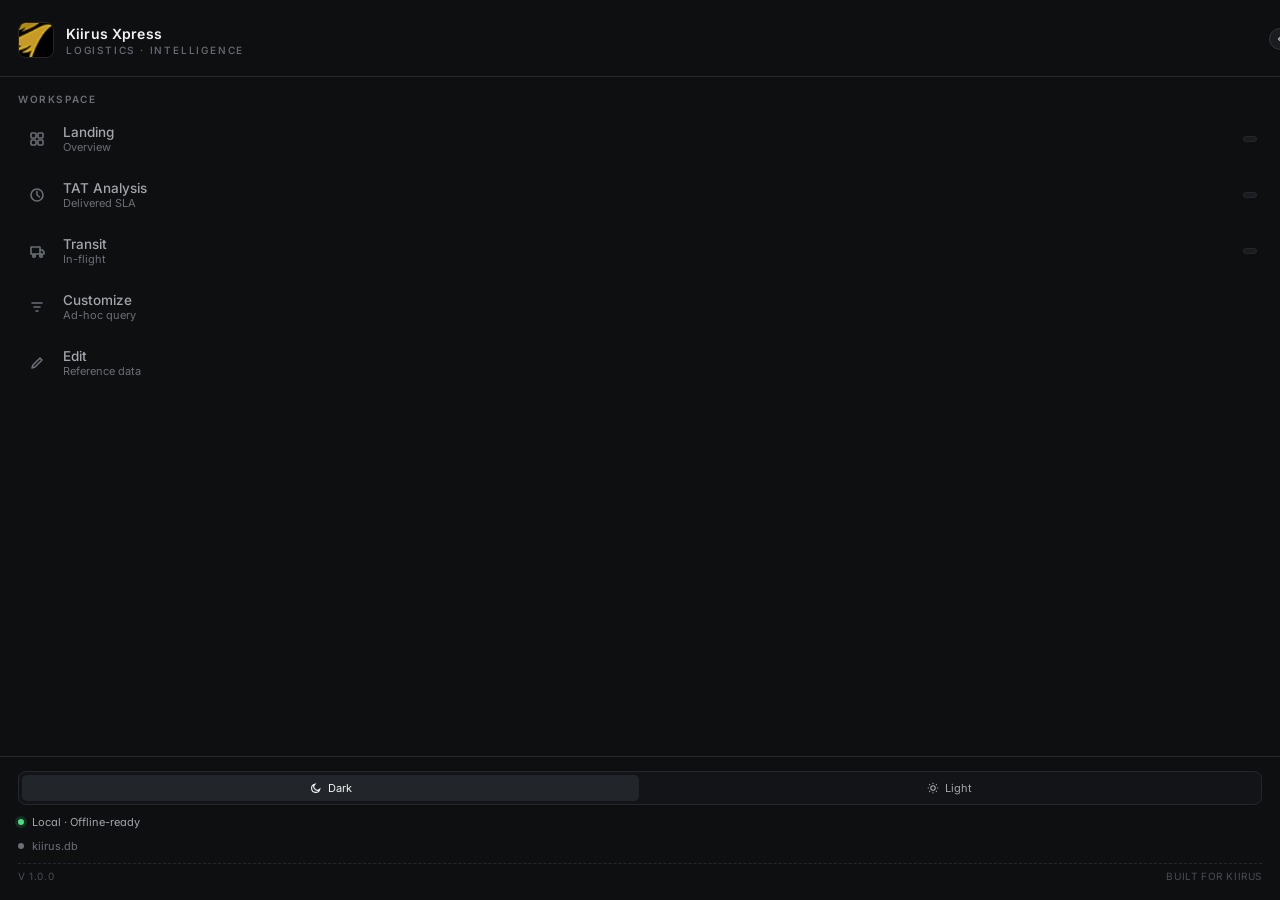
==== app/components/_html/sidebar/index.html @ d8da066e "feat: complete UI redesign + stlite PWA ready Co-Authored-By: Claude Opus 4.7 (1M context) <noreply@" ====
<!doctype html>
<html data-theme="dark" data-density="balanced" data-sidebar="standard">
<head>
  <meta charset="utf-8"/>
  <meta name="viewport" content="width=device-width,initial-scale=1"/>
  <link rel="preconnect" href="https://fonts.googleapis.com"/>
  <link rel="preconnect" href="https://fonts.gstatic.com" crossorigin/>
  <link href="https://fonts.googleapis.com/css2?family=Inter:wght@400;500;600;700&family=JetBrains+Mono:wght@400;500;600&display=swap" rel="stylesheet"/>
  <link rel="stylesheet" href="styles.css"/>
  <style>
    html, body { margin: 0; padding: 0; height: 100%; background: var(--sidebar-bg); }
    body { overflow: hidden; }

    .sidebar {
      width: 100%;
      height: 100vh;
      border-right: 0;
    }

    [data-sidebar="collapsed"] .sidebar-brand-text,
    [data-sidebar="collapsed"] .nav-text,
    [data-sidebar="collapsed"] .nav-badge,
    [data-sidebar="collapsed"] .sidebar-section-label,
    [data-sidebar="collapsed"] .theme-toggle,
    [data-sidebar="collapsed"] .sidebar-status,
    [data-sidebar="collapsed"] .sidebar-footer-meta { display: none !important; }
    [data-sidebar="collapsed"] .sidebar-brand { justify-content: center; padding: 22px 8px 18px; }
    [data-sidebar="collapsed"] .nav-row { grid-template-columns: 28px; justify-content: center; padding: 0; }

    .sidebar-brand-logo img {
      object-position: left center;
      object-fit: cover;
      transform: scale(2.6) translateX(-3px);
    }

    .sidebar-collapse-btn .ic-collapsed { display: none; }
    [data-sidebar="collapsed"] .sidebar-collapse-btn .ic-expanded { display: none; }
    [data-sidebar="collapsed"] .sidebar-collapse-btn .ic-collapsed { display: inline; }

    .spacer { flex: 1; }
  </style>
</head>
<body>
  <aside class="sidebar">
    <button class="sidebar-collapse-btn" data-action="toggle_collapse" aria-label="Toggle sidebar">
      <svg class="ic-expanded" width="12" height="12" viewBox="0 0 16 16" fill="none" stroke="currentColor" stroke-width="2" stroke-linecap="round" stroke-linejoin="round"><path d="M10 4l-4 4 4 4"/></svg>
      <svg class="ic-collapsed" width="12" height="12" viewBox="0 0 16 16" fill="none" stroke="currentColor" stroke-width="2" stroke-linecap="round" stroke-linejoin="round"><path d="M6 4l4 4-4 4"/></svg>
    </button>

    <div class="sidebar-brand">
      <div class="sidebar-brand-logo">
        <img src="logo.png" alt="Kiirus"/>
      </div>
      <div class="sidebar-brand-text">
        <div class="sidebar-brand-name">Kiirus Xpress</div>
        <div class="sidebar-brand-tag">Logistics &middot; Intelligence</div>
      </div>
    </div>

    <div class="sidebar-section-label">Workspace</div>

    <nav class="sidebar-nav" role="navigation">
      <button class="nav-row" data-section="Landing" aria-current="false" title="Landing &mdash; Overview">
        <span class="nav-icon">
          <svg width="16" height="16" viewBox="0 0 16 16" fill="none" stroke="currentColor" stroke-width="1.6" stroke-linecap="round" stroke-linejoin="round"><rect x="2" y="2" width="5" height="5" rx="1"/><rect x="9" y="2" width="5" height="5" rx="1"/><rect x="2" y="9" width="5" height="5" rx="1"/><rect x="9" y="9" width="5" height="5" rx="1"/></svg>
        </span>
        <span class="nav-text">
          <span class="nav-label">Landing</span>
          <span class="nav-sublabel">Overview</span>
        </span>
        <span class="nav-badge" data-badge="landing"></span>
      </button>

      <button class="nav-row" data-section="TAT Analysis" aria-current="false" title="TAT Analysis &mdash; Delivered SLA">
        <span class="nav-icon">
          <svg width="16" height="16" viewBox="0 0 16 16" fill="none" stroke="currentColor" stroke-width="1.6" stroke-linecap="round" stroke-linejoin="round"><circle cx="8" cy="8" r="6"/><path d="M8 4.5V8l2.5 2"/></svg>
        </span>
        <span class="nav-text">
          <span class="nav-label">TAT Analysis</span>
          <span class="nav-sublabel">Delivered SLA</span>
        </span>
        <span class="nav-badge" data-badge="tat"></span>
      </button>

      <button class="nav-row" data-section="Transit" aria-current="false" title="Transit &mdash; In-flight">
        <span class="nav-icon">
          <svg width="16" height="16" viewBox="0 0 16 16" fill="none" stroke="currentColor" stroke-width="1.6" stroke-linecap="round" stroke-linejoin="round"><path d="M2 11h9V4H2zM11 7h2.5l1.5 2v2h-4"/><circle cx="5" cy="13" r="1.3"/><circle cx="12" cy="13" r="1.3"/></svg>
        </span>
        <span class="nav-text">
          <span class="nav-label">Transit</span>
          <span class="nav-sublabel">In-flight</span>
        </span>
        <span class="nav-badge" data-badge="transit"></span>
      </button>

      <button class="nav-row" data-section="Customize" aria-current="false" title="Customize &mdash; Ad-hoc query">
        <span class="nav-icon">
          <svg width="16" height="16" viewBox="0 0 16 16" fill="none" stroke="currentColor" stroke-width="1.6" stroke-linecap="round" stroke-linejoin="round"><path d="M3 4h10M5 8h6M7 12h2"/></svg>
        </span>
        <span class="nav-text">
          <span class="nav-label">Customize</span>
          <span class="nav-sublabel">Ad-hoc query</span>
        </span>
      </button>

      <button class="nav-row" data-section="Edit" aria-current="false" title="Edit &mdash; Reference data">
        <span class="nav-icon">
          <svg width="16" height="16" viewBox="0 0 16 16" fill="none" stroke="currentColor" stroke-width="1.6" stroke-linecap="round" stroke-linejoin="round"><path d="M3 13l3-1L13 5l-2-2-7 7-1 3z"/></svg>
        </span>
        <span class="nav-text">
          <span class="nav-label">Edit</span>
          <span class="nav-sublabel">Reference data</span>
        </span>
      </button>
    </nav>

    <div class="sidebar-footer">
      <div class="theme-toggle" role="tablist" aria-label="Theme">
        <button class="theme-toggle-btn" data-action="theme" data-theme-value="dark" aria-pressed="true">
          <svg width="12" height="12" viewBox="0 0 16 16" fill="none" stroke="currentColor" stroke-width="1.5"><path d="M13 9.5A5.5 5.5 0 1 1 6.5 3a4.5 4.5 0 0 0 6.5 6.5z"/></svg>
          Dark
        </button>
        <button class="theme-toggle-btn" data-action="theme" data-theme-value="light" aria-pressed="false">
          <svg width="12" height="12" viewBox="0 0 16 16" fill="none" stroke="currentColor" stroke-width="1.5"><circle cx="8" cy="8" r="3"/><path d="M8 1v1.5M8 13.5V15M1 8h1.5M13.5 8H15M3 3l1 1M12 12l1 1M3 13l1-1M12 4l1-1"/></svg>
          Light
        </button>
      </div>

      <div class="sidebar-status"><span class="status-dot"></span>Local &middot; Offline-ready</div>
      <div class="sidebar-status" style="color: var(--text-dim);">
        <span style="width:6px;height:6px;border-radius:50%;background:var(--text-dim);display:inline-block;"></span>
        <span data-slot="db-meta">kiirus.db</span>
      </div>
      <div class="sidebar-footer-meta">
        <span data-slot="version">v 1.0.0</span>
        <span>BUILT FOR KIIRUS</span>
      </div>
    </div>
  </aside>

  <script src="sidebar.js"></script>
</body>
</html>
---- app/components/_html/sidebar/styles.css ----
/* =============================================================
   Kiirus Xpress — Design System
   ----------------------------------------------------------------
   This file is the single source of truth for the dashboard look.
   Map these tokens into your Streamlit theme.py CSS injection.
   ============================================================= */

/* ---------- TOKENS: DARK (default) ---------- */
:root,
[data-theme="dark"] {
  /* Surfaces — warm neutrals, very low chroma */
  --bg:            #0b0c0d;
  --bg-elev-1:     #131417;
  --bg-elev-2:     #1a1c20;
  --bg-elev-3:     #22252a;
  --sidebar-bg:    #0e0f11;

  /* Borders */
  --border:        #25272c;
  --border-strong: #34373d;
  --border-hover:  #4a4e56;

  /* Text */
  --text:          #f1f1f3;
  --text-muted:    #a3a5ab;
  --text-dim:      #6b6e75;
  --text-faint:    #4a4d54;

  /* Accent — Kiirus yellow */
  --accent:        #f5c518;
  --accent-hover:  #ffd633;
  --accent-soft:   rgba(245, 197, 24, 0.14);
  --accent-tint:   rgba(245, 197, 24, 0.08);
  --accent-glow:   0 0 0 1px rgba(245, 197, 24, 0.35), 0 8px 28px -8px rgba(245, 197, 24, 0.25);
  --accent-ink:    #0b0c0d; /* text on yellow */

  /* Status colors */
  --ok:            #4ade80;
  --ok-soft:       rgba(74, 222, 128, 0.14);
  --warn:          #fbbf24;
  --warn-soft:     rgba(251, 191, 36, 0.14);
  --bad:           #f87171;
  --bad-soft:      rgba(248, 113, 113, 0.14);
  --info:          #60a5fa;
  --info-soft:     rgba(96, 165, 250, 0.14);
  --neutral:       #a3a5ab;
  --neutral-soft:  rgba(163, 165, 171, 0.14);

  /* Shadows */
  --shadow-sm: 0 1px 2px rgba(0,0,0,0.4);
  --shadow-md: 0 6px 20px -8px rgba(0,0,0,0.55);
  --shadow-lg: 0 18px 40px -16px rgba(0,0,0,0.6);
}

/* ---------- TOKENS: LIGHT ---------- */
[data-theme="light"] {
  --bg:            #fafaf6;
  --bg-elev-1:     #ffffff;
  --bg-elev-2:     #f4f4ee;
  --bg-elev-3:     #ebebe4;
  --sidebar-bg:    #f4f4ee;

  --border:        #e4e4dc;
  --border-strong: #d0d0c6;
  --border-hover:  #a8a89e;

  --text:          #19191c;
  --text-muted:    #54545a;
  --text-dim:      #84848c;
  --text-faint:    #b0b0b6;

  --accent:        #c89b00;
  --accent-hover:  #a87f00;
  --accent-soft:   rgba(200, 155, 0, 0.12);
  --accent-tint:   rgba(200, 155, 0, 0.06);
  --accent-glow:   0 0 0 1px rgba(200, 155, 0, 0.4), 0 8px 28px -8px rgba(200, 155, 0, 0.3);
  --accent-ink:    #ffffff;

  --ok:            #16a34a;
  --ok-soft:       rgba(22, 163, 74, 0.10);
  --warn:          #d97706;
  --warn-soft:     rgba(217, 119, 6, 0.10);
  --bad:           #dc2626;
  --bad-soft:      rgba(220, 38, 38, 0.10);
  --info:          #2563eb;
  --info-soft:     rgba(37, 99, 235, 0.10);
  --neutral:       #54545a;
  --neutral-soft:  rgba(84, 84, 90, 0.08);

  --shadow-sm: 0 1px 2px rgba(0,0,0,0.05);
  --shadow-md: 0 6px 20px -8px rgba(0,0,0,0.10);
  --shadow-lg: 0 18px 40px -16px rgba(0,0,0,0.12);
}

/* ---------- DENSITY ---------- */
:root,
[data-density="balanced"] {
  --space-xs: 6px;
  --space-sm: 10px;
  --space-md: 14px;
  --space-lg: 20px;
  --space-xl: 28px;
  --space-2xl: 40px;
  --row-h: 36px;
  --card-pad: 18px;
  --card-radius: 12px;
  --card-gap: 14px;
  --kpi-value-size: 32px;
  --kpi-label-size: 11px;
  --table-row-h: 36px;
  --nav-row-h: 52px;
  --nav-gap: 4px;
}
[data-density="compact"] {
  --space-xs: 4px;
  --space-sm: 8px;
  --space-md: 12px;
  --space-lg: 16px;
  --space-xl: 22px;
  --space-2xl: 32px;
  --row-h: 30px;
  --card-pad: 14px;
  --card-radius: 10px;
  --card-gap: 10px;
  --kpi-value-size: 26px;
  --kpi-label-size: 10px;
  --table-row-h: 30px;
  --nav-row-h: 44px;
  --nav-gap: 2px;
}
[data-density="spacious"] {
  --space-xs: 8px;
  --space-sm: 12px;
  --space-md: 18px;
  --space-lg: 26px;
  --space-xl: 36px;
  --space-2xl: 52px;
  --row-h: 42px;
  --card-pad: 24px;
  --card-radius: 14px;
  --card-gap: 18px;
  --kpi-value-size: 38px;
  --kpi-label-size: 12px;
  --table-row-h: 42px;
  --nav-row-h: 60px;
  --nav-gap: 6px;
}

/* ---------- SIDEBAR WIDTH ---------- */
:root { --sidebar-w: 264px; }
[data-sidebar="narrow"]    { --sidebar-w: 220px; }
[data-sidebar="standard"]  { --sidebar-w: 264px; }
[data-sidebar="wide"]      { --sidebar-w: 304px; }
[data-sidebar="collapsed"] { --sidebar-w: 64px; }

/* ---------- TYPE ---------- */
:root {
  --font-ui:   'Inter', ui-sans-serif, system-ui, -apple-system, 'Segoe UI', sans-serif;
  --font-mono: 'JetBrains Mono', ui-monospace, 'SF Mono', Menlo, monospace;
}

/* ---------- BASE ---------- */
* { box-sizing: border-box; }
html, body {
  margin: 0;
  padding: 0;
  height: 100%;
  font-family: var(--font-ui);
  color: var(--text);
  background: var(--bg);
  font-feature-settings: 'ss01', 'cv11';
  -webkit-font-smoothing: antialiased;
  text-rendering: optimizeLegibility;
}
.mono { font-family: var(--font-mono); font-feature-settings: 'zero', 'ss01'; }

/* ---------- LAYOUT SHELL ---------- */
.app {
  display: grid;
  grid-template-columns: var(--sidebar-w) 1fr;
  min-height: 100vh;
  transition: grid-template-columns 220ms ease;
}

/* =============================================================
   SIDEBAR
   ============================================================= */
.sidebar {
  background: var(--sidebar-bg);
  border-right: 1px solid var(--border);
  display: flex;
  flex-direction: column;
  position: sticky;
  top: 0;
  height: 100vh;
  overflow: visible;
}

.sidebar-collapse-btn {
  position: absolute;
  top: 28px;
  right: -11px;
  z-index: 10;
  width: 22px;
  height: 22px;
  border-radius: 50%;
  background: var(--bg-elev-2);
  border: 1px solid var(--border-strong);
  color: var(--text-muted);
  display: grid;
  place-items: center;
  cursor: pointer;
  padding: 0;
  box-shadow: var(--shadow-sm);
  transition: background 120ms ease, color 120ms ease, border-color 120ms ease, transform 120ms ease;
}
.sidebar-collapse-btn:hover {
  background: var(--accent);
  color: var(--accent-ink);
  border-color: var(--accent);
  transform: scale(1.08);
}

.sidebar-brand {
  padding: 22px 18px 18px;
  display: flex;
  align-items: center;
  gap: 12px;
  border-bottom: 1px solid var(--border);
  min-height: 76px;
}
.sidebar-brand-logo {
  width: 36px; height: 36px;
  border-radius: 8px;
  background: var(--bg);
  border: 1px solid var(--border);
  display: grid; place-items: center;
  overflow: hidden;
  flex-shrink: 0;
}
.sidebar-brand-logo img { width: 100%; height: 100%; object-fit: cover; }
.sidebar-brand-text { display: flex; flex-direction: column; gap: 2px; min-width: 0; }
.sidebar-brand-name {
  font-size: 14px; font-weight: 600; letter-spacing: 0.01em;
  color: var(--text);
  white-space: nowrap;
}
.sidebar-brand-tag {
  font-size: 10px;
  letter-spacing: 0.18em;
  color: var(--text-dim);
  text-transform: uppercase;
  font-weight: 500;
}

.sidebar-section-label {
  font-size: 10px;
  letter-spacing: 0.16em;
  color: var(--text-dim);
  text-transform: uppercase;
  padding: 16px 18px 8px;
  font-weight: 600;
}

.sidebar-nav {
  display: flex;
  flex-direction: column;
  gap: var(--nav-gap);
  padding: 0 10px;
  flex: 1;
}

.nav-row {
  display: grid;
  grid-template-columns: 28px 1fr auto;
  align-items: center;
  gap: 12px;
  padding: 0 12px;
  min-height: var(--nav-row-h);
  height: var(--nav-row-h);
  border-radius: 8px;
  cursor: pointer;
  color: var(--text-muted);
  border: 1px solid transparent;
  background: transparent;
  text-align: left;
  font-family: inherit;
  font-size: 13.5px;
  width: 100%;
  transition: background 120ms ease, color 120ms ease, border-color 120ms ease;
  position: relative;
}
.nav-row:hover {
  background: var(--bg-elev-1);
  color: var(--text);
}
.nav-row[aria-current="true"] {
  background: var(--accent-soft);
  color: var(--text);
  border-color: var(--accent-soft);
}
.nav-row[aria-current="true"]::before {
  content: '';
  position: absolute;
  left: -10px;
  top: 8px;
  bottom: 8px;
  width: 3px;
  background: var(--accent);
  border-radius: 2px;
}

.nav-icon {
  width: 28px; height: 28px;
  display: grid; place-items: center;
  border-radius: 6px;
  color: var(--text-dim);
  font-size: 14px;
  flex-shrink: 0;
}
.nav-row[aria-current="true"] .nav-icon { color: var(--accent); }
.nav-row:hover .nav-icon { color: var(--text); }

.nav-text {
  display: flex; flex-direction: column; gap: 1px;
  min-width: 0;
  overflow: hidden;
}
.nav-label {
  font-size: 13.5px;
  font-weight: 500;
  line-height: 1.2;
  white-space: nowrap;
  overflow: hidden;
  text-overflow: ellipsis;
}
.nav-sublabel {
  font-size: 11px;
  color: var(--text-dim);
  line-height: 1.2;
  white-space: nowrap;
  overflow: hidden;
  text-overflow: ellipsis;
}

.nav-badge {
  font-family: var(--font-mono);
  font-size: 10px;
  background: var(--bg-elev-2);
  color: var(--text-muted);
  padding: 2px 6px;
  border-radius: 4px;
  border: 1px solid var(--border);
}

.sidebar-footer {
  padding: 14px 18px 18px;
  border-top: 1px solid var(--border);
  display: flex;
  flex-direction: column;
  gap: 10px;
}
.sidebar-status {
  display: flex; align-items: center; gap: 8px;
  font-size: 11px;
  color: var(--text-muted);
}
.status-dot {
  width: 6px; height: 6px;
  border-radius: 50%;
  background: var(--ok);
  box-shadow: 0 0 0 3px var(--ok-soft);
}

.sidebar-footer-meta {
  font-size: 10px;
  color: var(--text-faint);
  letter-spacing: 0.06em;
  padding-top: 6px;
  border-top: 1px dashed var(--border);
  display: flex; justify-content: space-between;
  text-transform: uppercase;
}

/* Theme toggle inline */
.theme-toggle {
  display: flex;
  background: var(--bg-elev-1);
  border: 1px solid var(--border);
  border-radius: 8px;
  padding: 3px;
  gap: 2px;
}
.theme-toggle-btn {
  flex: 1;
  background: transparent;
  border: 0;
  padding: 6px 10px;
  border-radius: 5px;
  font-size: 11px;
  color: var(--text-muted);
  cursor: pointer;
  font-family: inherit;
  display: flex; align-items: center; justify-content: center; gap: 6px;
}
.theme-toggle-btn[aria-pressed="true"] {
  background: var(--bg-elev-3);
  color: var(--text);
}

/* =============================================================
   MAIN CONTENT
   ============================================================= */
.main {
  padding: var(--space-xl) var(--space-xl) var(--space-2xl);
  min-width: 0;
  overflow-x: hidden;
}

.page-header {
  display: flex;
  align-items: flex-end;
  justify-content: space-between;
  gap: var(--space-lg);
  padding-bottom: var(--space-lg);
  border-bottom: 1px solid var(--border);
  margin-bottom: var(--space-xl);
}
.page-eyebrow {
  font-size: 11px;
  letter-spacing: 0.16em;
  color: var(--text-dim);
  text-transform: uppercase;
  margin-bottom: 8px;
  font-weight: 600;
}
.page-title {
  font-size: 26px;
  font-weight: 600;
  letter-spacing: -0.01em;
  margin: 0;
  color: var(--text);
}
.page-sub {
  font-size: 13px;
  color: var(--text-muted);
  margin-top: 4px;
}

.btn {
  font-family: inherit;
  font-size: 13px;
  font-weight: 500;
  padding: 9px 14px;
  border-radius: 8px;
  border: 1px solid var(--border);
  background: var(--bg-elev-1);
  color: var(--text);
  cursor: pointer;
  display: inline-flex; align-items: center; gap: 8px;
  transition: background 120ms ease, border-color 120ms ease, transform 80ms ease;
}
.btn:hover { background: var(--bg-elev-2); border-color: var(--border-strong); }
.btn:active { transform: translateY(1px); }
.btn-primary {
  background: var(--accent);
  color: var(--accent-ink);
  border-color: var(--accent);
  font-weight: 600;
}
.btn-primary:hover { background: var(--accent-hover); border-color: var(--accent-hover); }
.btn-ghost { background: transparent; }
.btn .ic { font-size: 14px; line-height: 1; }

/* =============================================================
   KPI CARDS
   ============================================================= */
.kpi-grid {
  display: grid;
  gap: var(--card-gap);
  margin-bottom: var(--space-xl);
}
.kpi-row-3 { grid-template-columns: repeat(3, 1fr); }
.kpi-row-4 { grid-template-columns: repeat(4, 1fr); }
.kpi-row-2 { grid-template-columns: repeat(2, 1fr); }
.kpi-grid + .kpi-grid { margin-top: calc(var(--card-gap) * -1 + var(--card-gap)); }

.kpi {
  background: var(--bg-elev-1);
  border: 1px solid var(--border);
  border-radius: var(--card-radius);
  padding: var(--card-pad);
  display: flex;
  flex-direction: column;
  gap: 6px;
  position: relative;
  overflow: hidden;
  transition: border-color 150ms ease, transform 150ms ease, box-shadow 150ms ease, background 150ms ease;
}
.kpi:hover {
  border-color: var(--border-hover);
  transform: translateY(-2px);
  box-shadow: var(--shadow-md);
}
.kpi.kpi-accent:hover {
  border-color: var(--accent);
  box-shadow: var(--accent-glow);
}

.kpi-label {
  font-size: var(--kpi-label-size);
  font-weight: 600;
  letter-spacing: 0.14em;
  color: var(--text-dim);
  text-transform: uppercase;
  display: flex;
  align-items: center;
  justify-content: space-between;
  gap: 6px;
}
.kpi-label-ic {
  width: 16px; height: 16px;
  display: grid; place-items: center;
  border-radius: 4px;
  color: var(--text-faint);
  font-size: 11px;
}

.kpi-value {
  font-family: var(--font-mono);
  font-size: var(--kpi-value-size);
  font-weight: 500;
  letter-spacing: -0.02em;
  color: var(--accent);
  line-height: 1.1;
  font-feature-settings: 'tnum', 'zero';
  display: flex;
  align-items: baseline;
  gap: 6px;
}
.kpi-value.text-primary { color: var(--text); }
.kpi-value.text-ok { color: var(--ok); }
.kpi-value.text-warn { color: var(--warn); }
.kpi-value.text-bad { color: var(--bad); }
.kpi-value.text-info { color: var(--info); }
.kpi-value-unit {
  font-size: 14px;
  color: var(--text-dim);
  font-weight: 400;
}

.kpi-meta {
  font-size: 12px;
  color: var(--text-muted);
  display: flex;
  align-items: center;
  gap: 8px;
  margin-top: auto;
  padding-top: 4px;
}
.kpi-delta {
  font-family: var(--font-mono);
  font-size: 11px;
  padding: 2px 6px;
  border-radius: 4px;
  background: var(--bg-elev-2);
  color: var(--text-muted);
}
.kpi-delta.up    { background: var(--ok-soft);   color: var(--ok); }
.kpi-delta.down  { background: var(--bad-soft);  color: var(--bad); }
.kpi-delta.flat  { background: var(--neutral-soft); color: var(--neutral); }

.kpi-spark {
  position: absolute;
  right: 14px;
  top: 14px;
  width: 56px;
  height: 22px;
  opacity: 0.7;
  pointer-events: none;
}

/* Special KPI variants */
.kpi.kpi-daterange .kpi-value {
  font-size: 15px;
  color: var(--text);
  letter-spacing: 0;
  line-height: 1.3;
}
.kpi-daterange-arrow {
  color: var(--accent);
  font-family: var(--font-mono);
  margin: 0 4px;
}

/* progress bar inside KPI */
.kpi-progress {
  margin-top: 8px;
  height: 4px;
  background: var(--bg-elev-2);
  border-radius: 2px;
  overflow: hidden;
}
.kpi-progress-fill {
  height: 100%;
  background: var(--accent);
  border-radius: 2px;
}
.kpi-progress-fill.ok   { background: var(--ok); }
.kpi-progress-fill.warn { background: var(--warn); }
.kpi-progress-fill.bad  { background: var(--bad); }

/* =============================================================
   CHART AREA
   ============================================================= */
.charts-grid {
  display: grid;
  grid-template-columns: 1fr 1fr;
  gap: var(--card-gap);
}
.chart-card {
  background: var(--bg-elev-1);
  border: 1px solid var(--border);
  border-radius: var(--card-radius);
  padding: var(--card-pad);
  display: flex;
  flex-direction: column;
  gap: 14px;
}
.chart-head {
  display: flex;
  align-items: center;
  justify-content: space-between;
  gap: var(--space-md);
}
.chart-title {
  font-size: 13px;
  font-weight: 600;
  color: var(--text);
  letter-spacing: -0.005em;
  margin: 0;
}
.chart-sub {
  font-size: 11px;
  color: var(--text-dim);
  margin-top: 2px;
}
.chart-controls {
  display: flex;
  gap: 6px;
  align-items: center;
}
.seg {
  display: flex;
  background: var(--bg-elev-2);
  border: 1px solid var(--border);
  border-radius: 7px;
  padding: 2px;
}
.seg button {
  background: transparent;
  border: 0;
  font-family: inherit;
  font-size: 11px;
  color: var(--text-muted);
  padding: 4px 10px;
  border-radius: 5px;
  cursor: pointer;
}
.seg button[aria-pressed="true"] {
  background: var(--bg-elev-3);
  color: var(--text);
}

.chart-body {
  min-height: 240px;
  position: relative;
}

/* Pie legend */
.legend {
  display: flex;
  flex-direction: column;
  gap: 8px;
  font-size: 12px;
}
.legend-row {
  display: grid;
  grid-template-columns: 12px 1fr auto auto;
  gap: 10px;
  align-items: center;
  padding: 6px 8px;
  border-radius: 6px;
}
.legend-row:hover { background: var(--bg-elev-2); }
.legend-swatch { width: 10px; height: 10px; border-radius: 2px; }
.legend-label { color: var(--text); }
.legend-value { font-family: var(--font-mono); color: var(--text); font-size: 12px; }
.legend-pct { font-family: var(--font-mono); color: var(--text-dim); font-size: 11px; }

/* =============================================================
   PILLS (status, SLA, ODA)
   ============================================================= */
.pill {
  display: inline-flex;
  align-items: center;
  gap: 6px;
  font-size: 11px;
  font-weight: 600;
  padding: 3px 8px;
  border-radius: 4px;
  letter-spacing: 0.02em;
  line-height: 1.4;
}
.pill .dot { width: 5px; height: 5px; border-radius: 50%; background: currentColor; }
.pill-ok      { background: var(--ok-soft);      color: var(--ok); }
.pill-warn    { background: var(--warn-soft);    color: var(--warn); }
.pill-bad     { background: var(--bad-soft);     color: var(--bad); }
.pill-info    { background: var(--info-soft);    color: var(--info); }
.pill-neutral { background: var(--neutral-soft); color: var(--neutral); }
.pill-accent  { background: var(--accent-soft);  color: var(--accent); }

/* =============================================================
   SCROLLBARS
   ============================================================= */
::-webkit-scrollbar { width: 10px; height: 10px; }
::-webkit-scrollbar-track { background: transparent; }
::-webkit-scrollbar-thumb { background: var(--border); border-radius: 6px; }
::-webkit-scrollbar-thumb:hover { background: var(--border-strong); }

/* =============================================================
   FOCUS
   ============================================================= */
:focus-visible {
  outline: 2px solid var(--accent);
  outline-offset: 2px;
  border-radius: 6px;
}

/* =============================================================
   UTIL
   ============================================================= */
.spacer { flex: 1; }
.row { display: flex; align-items: center; gap: var(--space-md); }
.col { display: flex; flex-direction: column; gap: var(--space-md); }
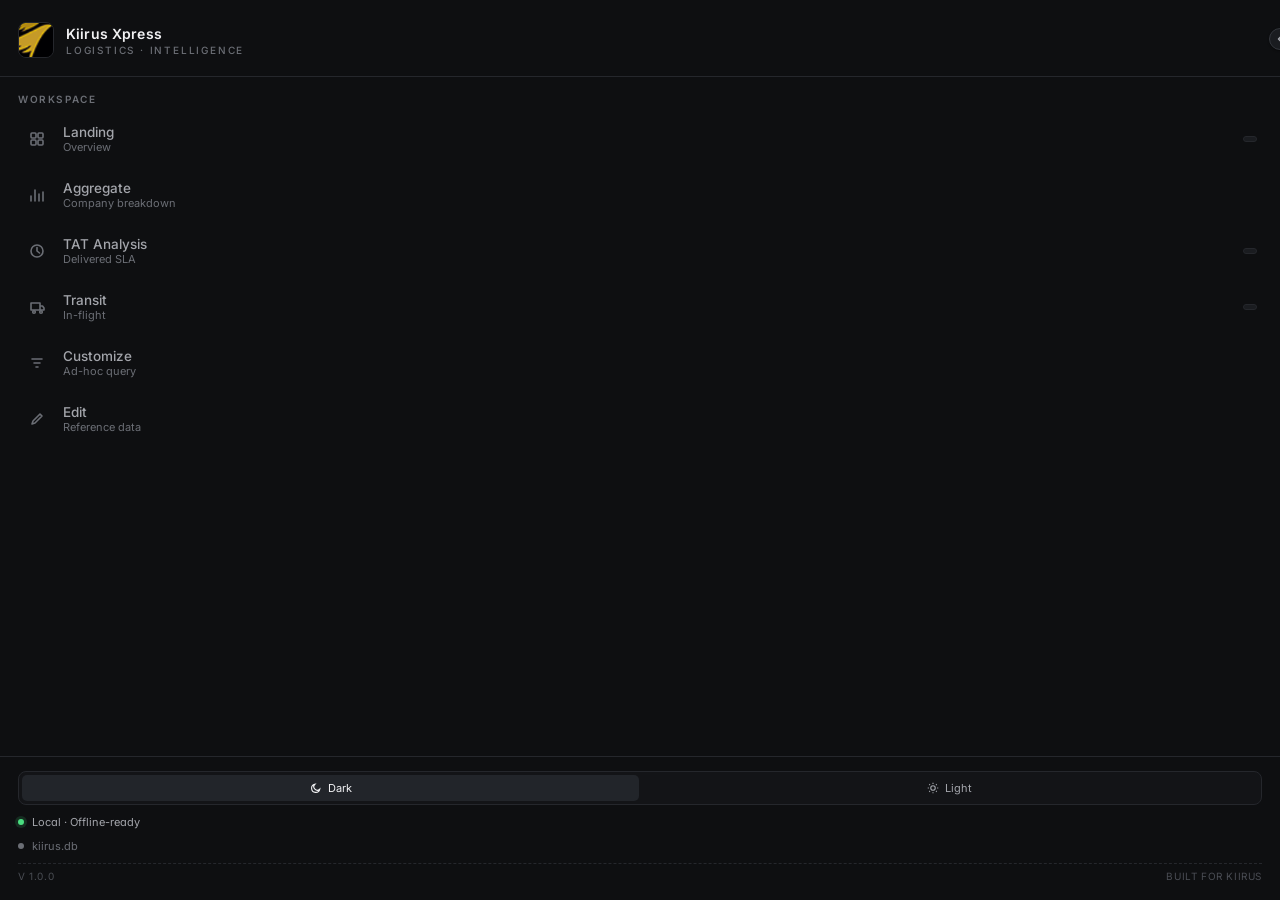
==== commit ebe7b20f: "feat: add Aggregate section with per-company breakdown New sidebar section (between Landing and TAT)" ====
--- a/app/components/_html/sidebar/index.html
+++ b/app/components/_html/sidebar/index.html
@@ -71,6 +71,16 @@
         <span class="nav-badge" data-badge="landing"></span>
       </button>
 
+      <button class="nav-row" data-section="Aggregate" aria-current="false" title="Aggregate &mdash; Company breakdown">
+        <span class="nav-icon">
+          <svg width="16" height="16" viewBox="0 0 16 16" fill="none" stroke="currentColor" stroke-width="1.6" stroke-linecap="round" stroke-linejoin="round"><path d="M2 14V9M6 14V3M10 14V7M14 14V5"/></svg>
+        </span>
+        <span class="nav-text">
+          <span class="nav-label">Aggregate</span>
+          <span class="nav-sublabel">Company breakdown</span>
+        </span>
+      </button>
+
       <button class="nav-row" data-section="TAT Analysis" aria-current="false" title="TAT Analysis &mdash; Delivered SLA">
         <span class="nav-icon">
           <svg width="16" height="16" viewBox="0 0 16 16" fill="none" stroke="currentColor" stroke-width="1.6" stroke-linecap="round" stroke-linejoin="round"><circle cx="8" cy="8" r="6"/><path d="M8 4.5V8l2.5 2"/></svg>
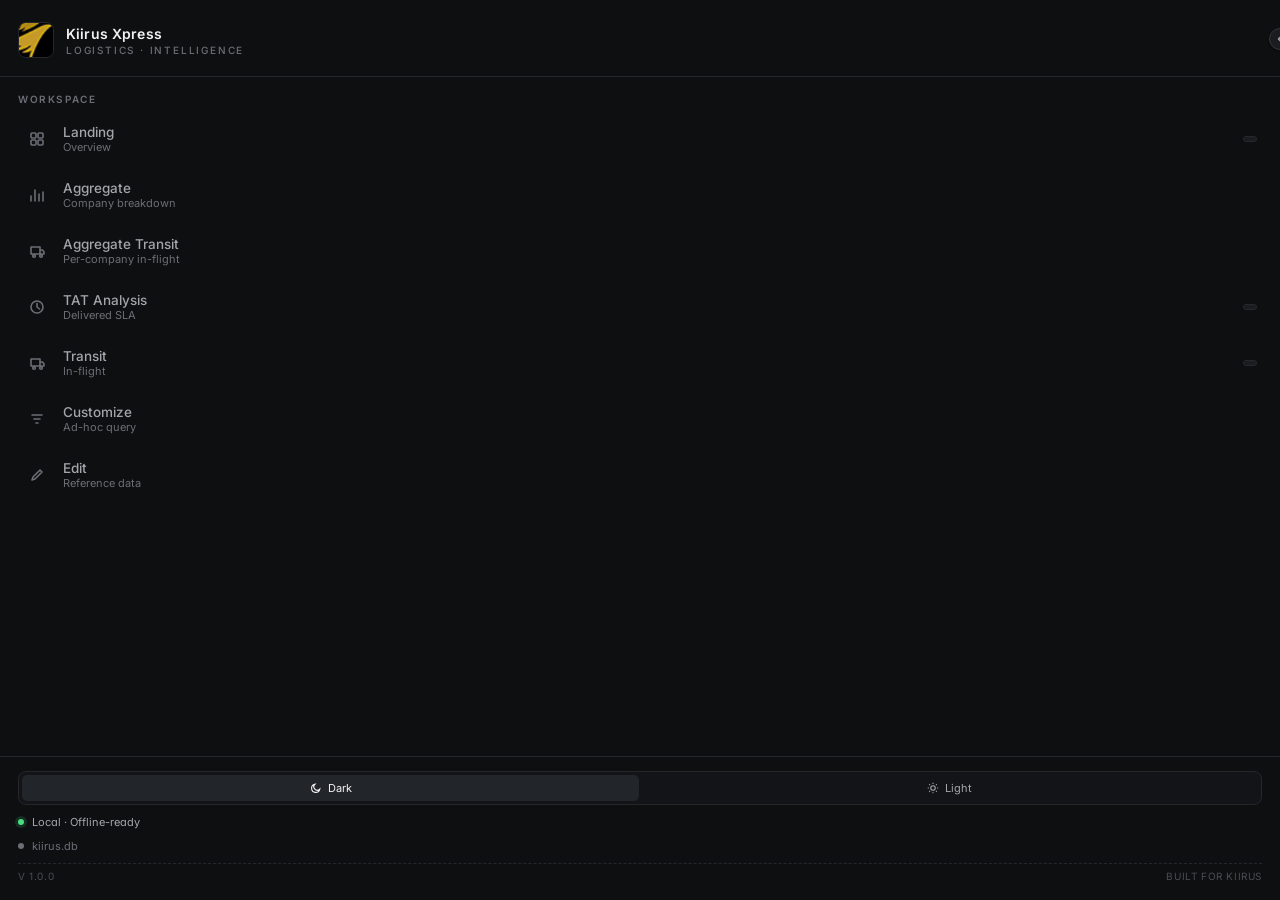
==== commit a1a57051: "feat: add Aggregate Transit section — per-company undelivered breakdown New sidebar section (between" ====
--- a/app/components/_html/sidebar/index.html
+++ b/app/components/_html/sidebar/index.html
@@ -81,6 +81,16 @@
         </span>
       </button>
 
+      <button class="nav-row" data-section="Aggregate Transit" aria-current="false" title="Aggregate Transit &mdash; Per-company in-flight">
+        <span class="nav-icon">
+          <svg width="16" height="16" viewBox="0 0 16 16" fill="none" stroke="currentColor" stroke-width="1.6" stroke-linecap="round" stroke-linejoin="round"><path d="M2 11h9V4H2zM11 7h2.5l1.5 2v2h-4"/><circle cx="5" cy="13" r="1.3"/><circle cx="12" cy="13" r="1.3"/></svg>
+        </span>
+        <span class="nav-text">
+          <span class="nav-label">Aggregate Transit</span>
+          <span class="nav-sublabel">Per-company in-flight</span>
+        </span>
+      </button>
+
       <button class="nav-row" data-section="TAT Analysis" aria-current="false" title="TAT Analysis &mdash; Delivered SLA">
         <span class="nav-icon">
           <svg width="16" height="16" viewBox="0 0 16 16" fill="none" stroke="currentColor" stroke-width="1.6" stroke-linecap="round" stroke-linejoin="round"><circle cx="8" cy="8" r="6"/><path d="M8 4.5V8l2.5 2"/></svg>
